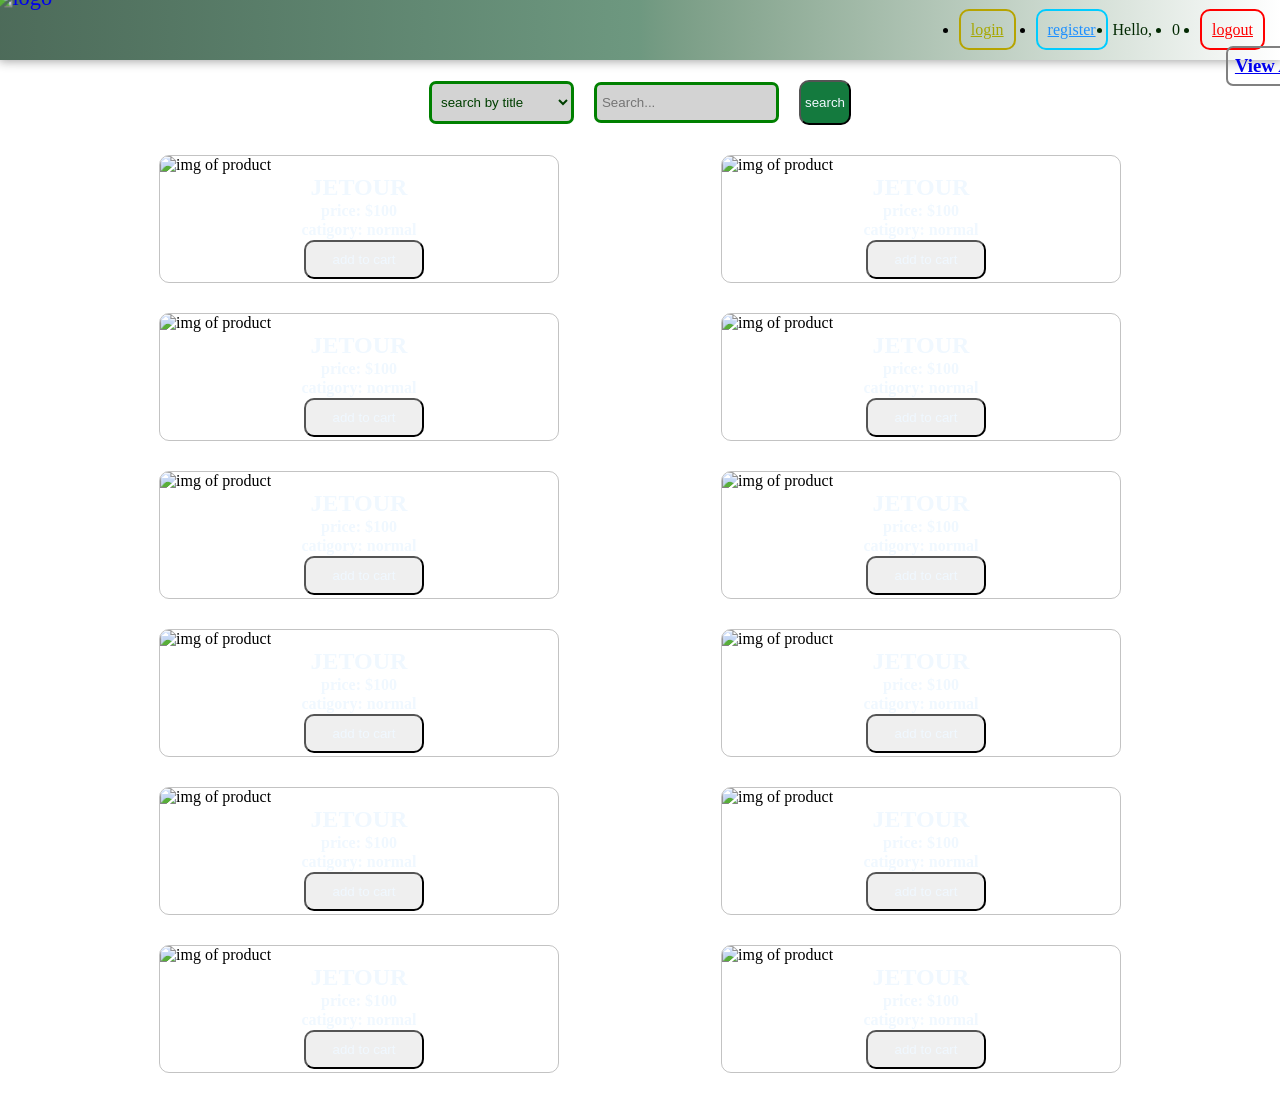
==== index.html @ 000ee361 "v0.6" ====
<!DOCTYPE html>
<html lang="en">
<head>
    <meta charset="UTF-8">
    <meta name="viewport" content="width=device-width, initial-scale=1.0">
    <link rel="icon" type="image/png/svg" href="imges/pagelines-brands-solid-full.svg">
    <link rel="stylesheet" href="css/style.css">
    <link rel="stylesheet" href="css/all.css">
    <script src="https://cdn.tailwindcss.com"></script>
    <title>Home</title>
</head>
<body>
    <header class="flex-col md:flex-row py-3 gap-4">
        <div class="logo-head"><a href="index.html"><img src="imges/plant-logo.png" alt="logo"></a></div>
        <div class="head-parent">
            <ul class="links">
                <li class="login"><a href="login.html">login</a></li>
                <li class="register"><a href="register.html">register</a></li>
            </ul>
            <ul class="user-info">
                <li class="user cursor-pointer">Hello, </li>
                <li class="cart cursor-pointer flex relative gap-x-2 " id="cart">
                    <div class="pop-list backdrop-blur-3xl w-46" id="pop-list">
                        <div id="pop-list-items">
                            
                        </div>
                        <div class="bg-white/60 backdrop-blur-3xl rounded-lg border-2 p-1 gap-y-[20px]">
                            <h3 class="text-center"><a href="cart.html">View All Product</a></h3>
                        </div>
                    </div>
                    <p>
                        <i class="fa-solid fa-cart-shopping leading-7" id="cart-icon"></i>
                        <span class="text-center" id="counter" ></span>
                    </p>
                </li>
                <li class="logout" id="logout"><a href="">logout</a></li>
            </ul>
        </div>
    </header>
    <main class="m-main">
        <section class="search flex-col md:flex-row">
            <select id="selector" title="type of search" class="w-full md:w-[30%]">
                <option value="title" id="s-title">search by title</option>
                <option value="type" id="s-type">search by catigory</option>
            </select>
            <input type="text" name="text" id="search-input" placeholder="Search..." class="w-full md:w-[50%]">
            <button type="submit" class="w-full md:w-[10%]">search</button>
        </section>
        <section class="products">
            <div class="product h-fit md:h-[250px]">
                <div class="img-container">
                    <img src="imges/redMBW.jpg" alt="img of product">
                </div>
                <div class="disc-prod">
                    <h1>h22222</h1>
                    <h4>price:$1000</h4>
                    <h4 class="catigory" id="catigory">catigory:caaaaaa</h4>
                    <div class="action">
                        <span class="cursor-pointer active" id="add-to-fav"><i class="fa-solid fa-heart"></i></span>
                        <button type="submit" class="" id="add-to-cart">add to cart</button>
                    </div>
                </div>
            </div>
        </section>
    </main>
    <script src="js/script.js"></script>
</body>
</html>
---- css/style.css ----
*{
    padding: 0;
    margin: 0;
    box-sizing: border-box;
}

header{
    position: relative;
    display: flex;
    justify-content: space-between;
    align-items: center;
    flex-wrap: wrap;
    padding: 5px 10px;
    min-height: 40px;
    z-index: 10;
    background:linear-gradient(to left,rgba(255, 255, 255, 0.8),oklch(39.3% 0.095 152.535 / 60%),oklch(25.741% 0.0654 152.749 / 70%));
    box-shadow: 0 0 10px 1px rgba(32, 32, 32, 0.432);
    
    .head-parent{
        display: flex;
        align-items: center;
        padding: 0 5px;
        gap: 5px;

        ul{
            display: flex;
            align-items: center;
            justify-content: center;
            gap: 20px;
        }
        .register a,.login a ,.logout a{
            padding: 10px;
            border-radius: 10px;
            transition: 0.35s ease-in-out;
        }
        .register a:hover{
            background-color: rgb(0, 204, 255) ;
            color: aliceblue;
        }
        .login a:hover{
            background-color: rgb(182, 164, 0) ;
            color: aliceblue;
        }
        .logout a:hover{
            background-color: rgb(187, 0, 0) ;
            color: aliceblue;
        }
        .logout a{
            border: 2px solid rgb(255, 0, 0);
            color: red;
        }
        .login a{
            border: 2px solid rgb(182, 164, 0);
            color: rgb(167, 167, 0);
        }
        .register a{
            border: 2px solid rgb(0, 204, 255);
            color: dodgerblue;
        }
        .user-info{
            display: flex;
            color: rgb(2, 41, 2);
        }
        .pop-list{
            position: absolute;
            top: 46px;
            right: -100px;
            border-radius: 7px;
            border: 2px solid gray;
            padding: 7px;
            .pop-list-countainer{
                display: flex;
                flex-direction: column;
                align-items: start;
                justify-content: center;
                background-color: rgba(255, 255, 255, 0.582);
                border-radius: 10px;
                margin-bottom: 7px;
            }
        }
    }
    .logo-head{
        height: 50px;
        width: 100px;
        border-radius: 10px;
        position: relative;
        img{
            position: absolute;
            width: 100%;
            height:100%;
            object-fit: contain;
            top: -10px;
            transform: scale(1.4);
        }
    }

}

main{
    display: flex;
    flex-direction: column;
    padding: 20px 10px 10px;
    gap: 10px;
    align-items: center;
    justify-content: center;
    flex-wrap: nowrap;
    min-height:calc( 100dvh - 80px);
    width: 100%;
    position: relative;
    overflow: hidden;

    input,select{
        border-radius: 7px;
        border: 3px solid green;
        padding: 10px 5px;
    }
    input:focus ,select:focus{
        outline: none;
        box-shadow: 0 0 10px 2px rgb(1, 255, 1);
    }
    .search{
        width: 90%;
        display: flex;
        align-items: center;
        justify-content: center;
        gap: 20px;
        
        select,input,button{
            background-color: rgb(211, 211, 211);
            color: rgb(0, 63, 0);
        }
        button{
            text-align: center;
            padding: 13px 4px;
            background-color: oklch(51.02% 0.12831 151.46);
            color: aliceblue;
            border-radius: 10px;
        }
        button:hover{
            background-color: oklch(39.3% 0.095 152.535);
        }
    }
    .products,.productsCart{
        width: 90%;
        padding: 20px;
        gap: 30px;
        height: fit-content;
        display: flex;
        align-items: center;
        justify-content: space-around;
        flex-wrap: wrap;
        position: relative;
    }
    .product,.productCart{
        width: 400px;
        display: flex;
        flex-direction: column;
        justify-content: center;
        align-items: center;
        border-radius: 10px;
        padding-bottom: 3px;
        transition: 0.35s;
        overflow: hidden;
        border: 1px solid rgba(128, 128, 128, 0.473);
        .img-container{
            width: 100%;
            height: 100%;
            overflow: hidden;
            img{
                object-fit: cover;
                width: 100%;
                height: 100%;
                transition: 0.35s ease-in-out;
            }
            img:hover{
                transform: scale(1.1);
            }
        }
        .disc-prod{
            width: 100%;
            display: flex;
            flex-direction: column;
            justify-content: center;
            align-items: center;
            gap: 1px;
            color: aliceblue;
            .action{
                display: flex;
                justify-content: center;
                align-items: center;
                gap: 10px;
                width: 100%;
            }
            button{
                width:30%;
                text-align: center;
                padding: 10px 4px;
                color: aliceblue;
                border-radius: 10px;
                transition: 0.3s ease-in-out;
            }
        }
    }
    .product:hover{
        transform: translateY(-5px);
        border: 3px solid rgb(8, 131, 24);
        box-shadow: 0 0 25px 3px black;
        -webkit-backdrop-filter: blur(17px);
        backdrop-filter: blur(17px);
    }
    .form{
        display: flex;
        justify-content: center;
        align-items: start;
        flex-direction: column;
        gap: 30px;
        width: 97%;
        height:fit-content;
        padding: 40px 1dvh;
        border-radius: 25px;
        border: 1px solid rgba(255, 255, 255, 0.25);
        background: rgba(255, 255, 255, 0.15);
        -webkit-backdrop-filter: blur(100px);
        backdrop-filter: blur(30px);
        .names{
            display: flex;
            width: 100%;
            gap: 0 20px;
            #userFname,#userLname{
                width: 100%;
            }
        }
        .input-group{
            position: relative;
            width: 100%;
            color: rgb(0, 66, 0);
            label{
                position: absolute;
                top: 2px;
                left: 10px;
                transition: 0.4s ease-in-out;
                pointer-events: none;
            }
            input:focus + label, input:not(:placeholder-shown) + label{
                top: -25px;
                left:0;
            }
            input{
                width: 100%;
                padding: 0px 5px;
            }
        }
        button{
            width:25%;
            text-align: center;
            padding: 10px 4px;
            background-color: oklch(51.02% 0.12831 151.46);
            color: aliceblue;
            border-radius: 10px;
        }
        button:hover{
            background-color: oklch(39.3% 0.095 152.535);
        }
        a{
            color: chartreuse;
        }
    }
}
.m-main,.m-login,.m-register{
    background-size: cover;
    background-position: center;
}
.m-main{
    background-image: url(../imges/palnt-green.jpg);
}
.m-register{
    background-image: url(../imges/palnt-blue.jfif);
}
.m-login{
    background-image: url(../imges/palnt-yellow.jfif);
}
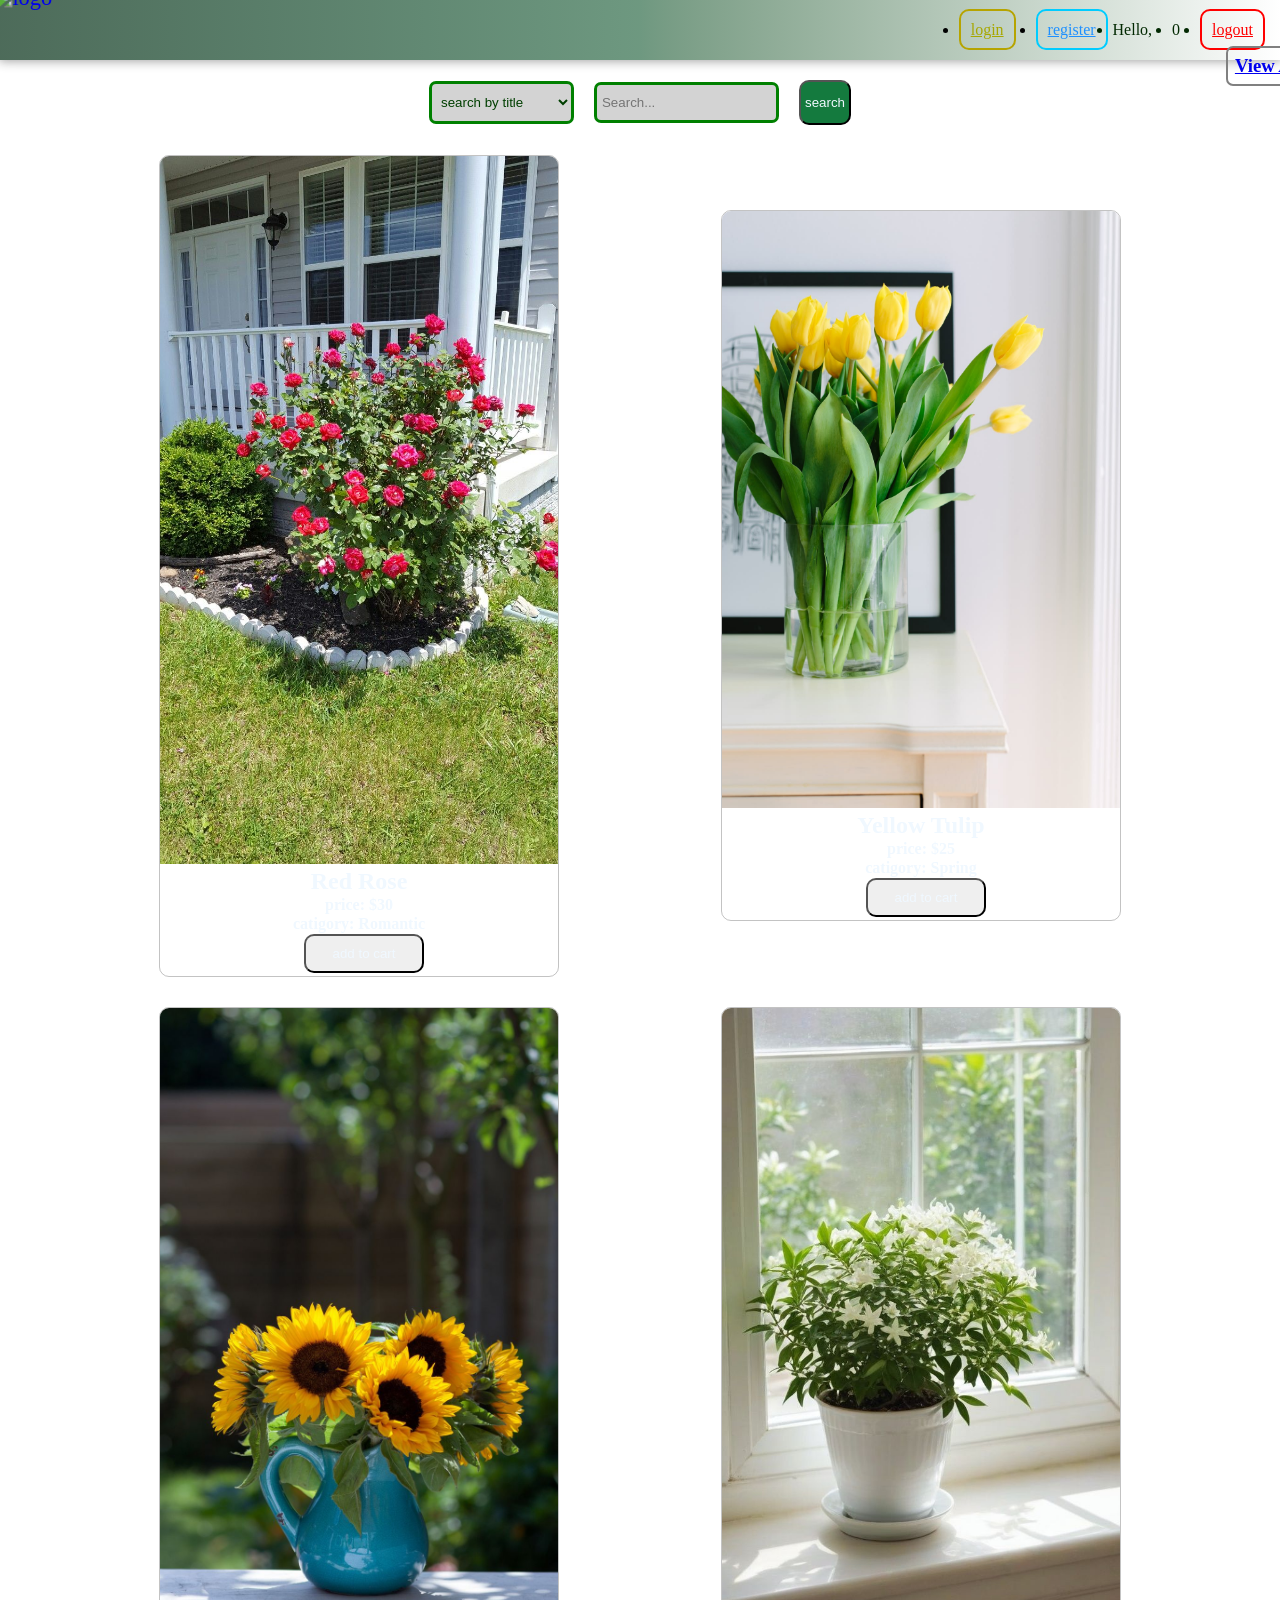
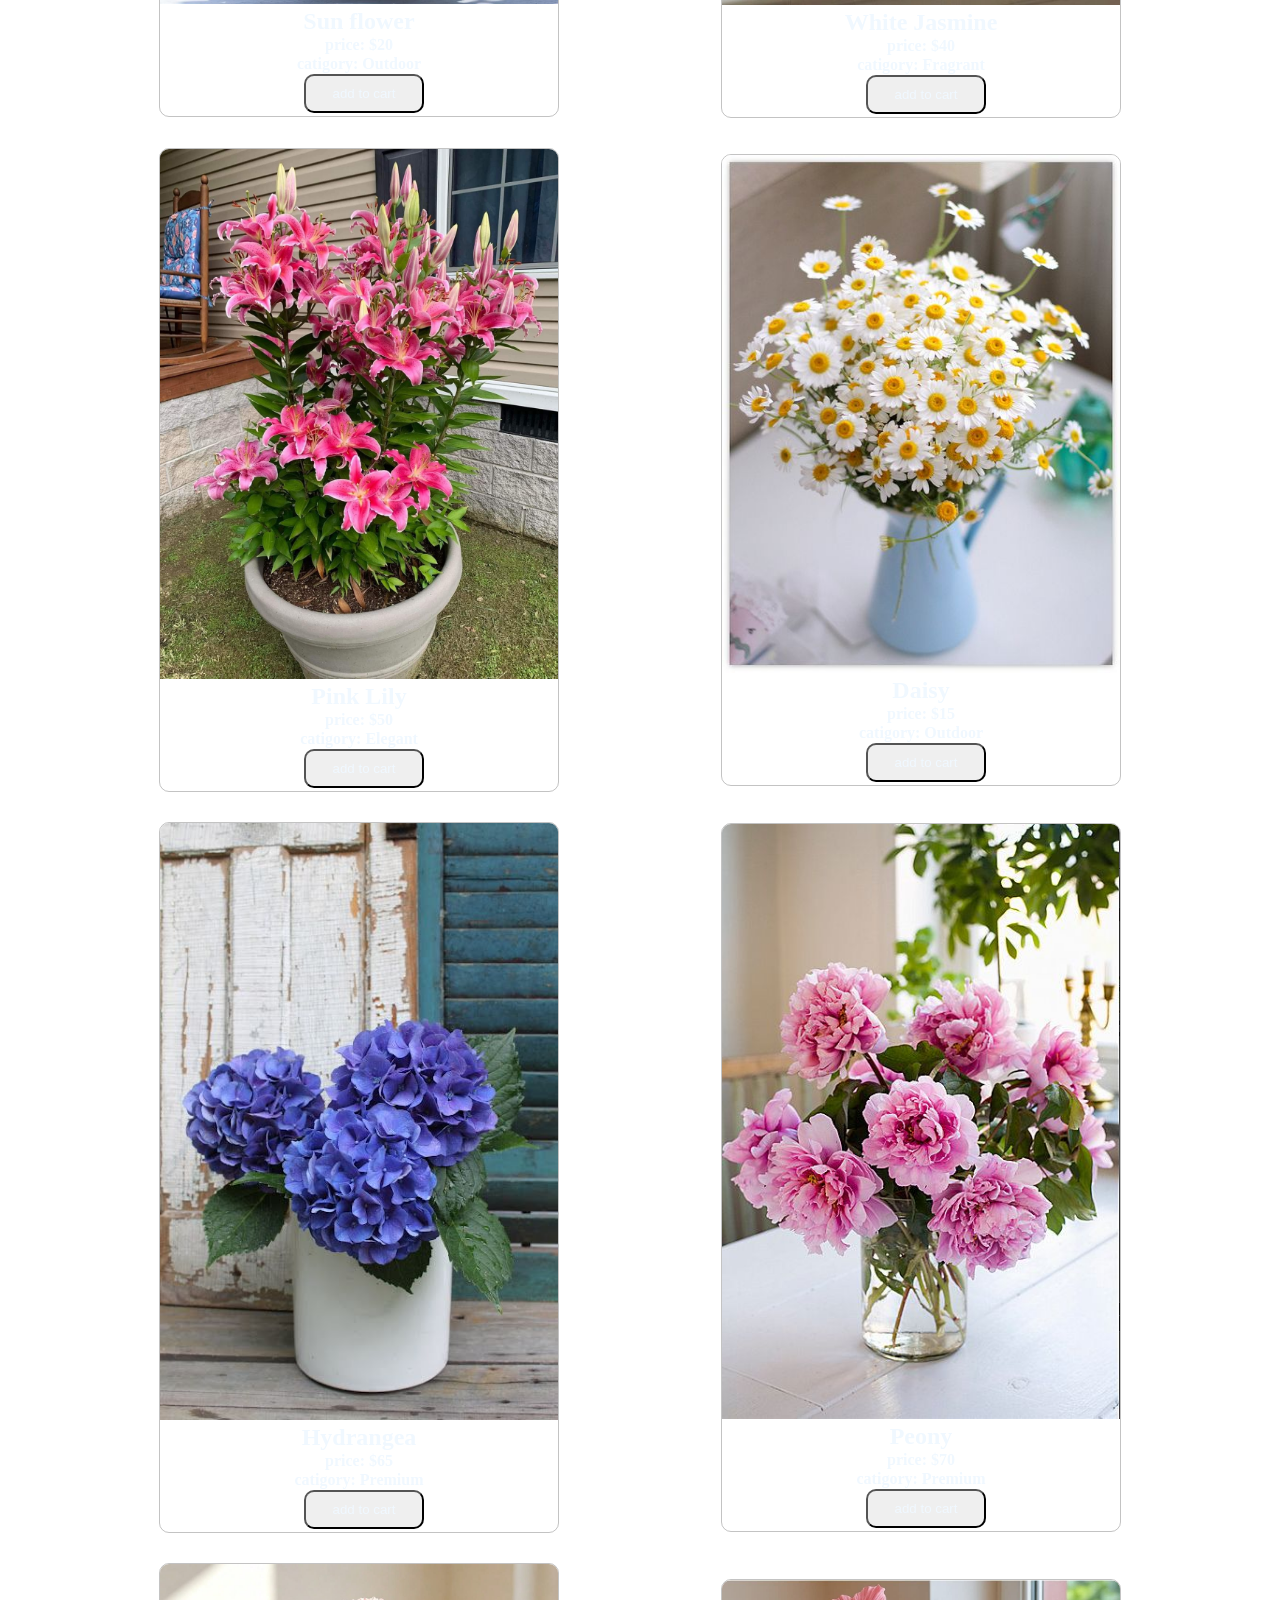
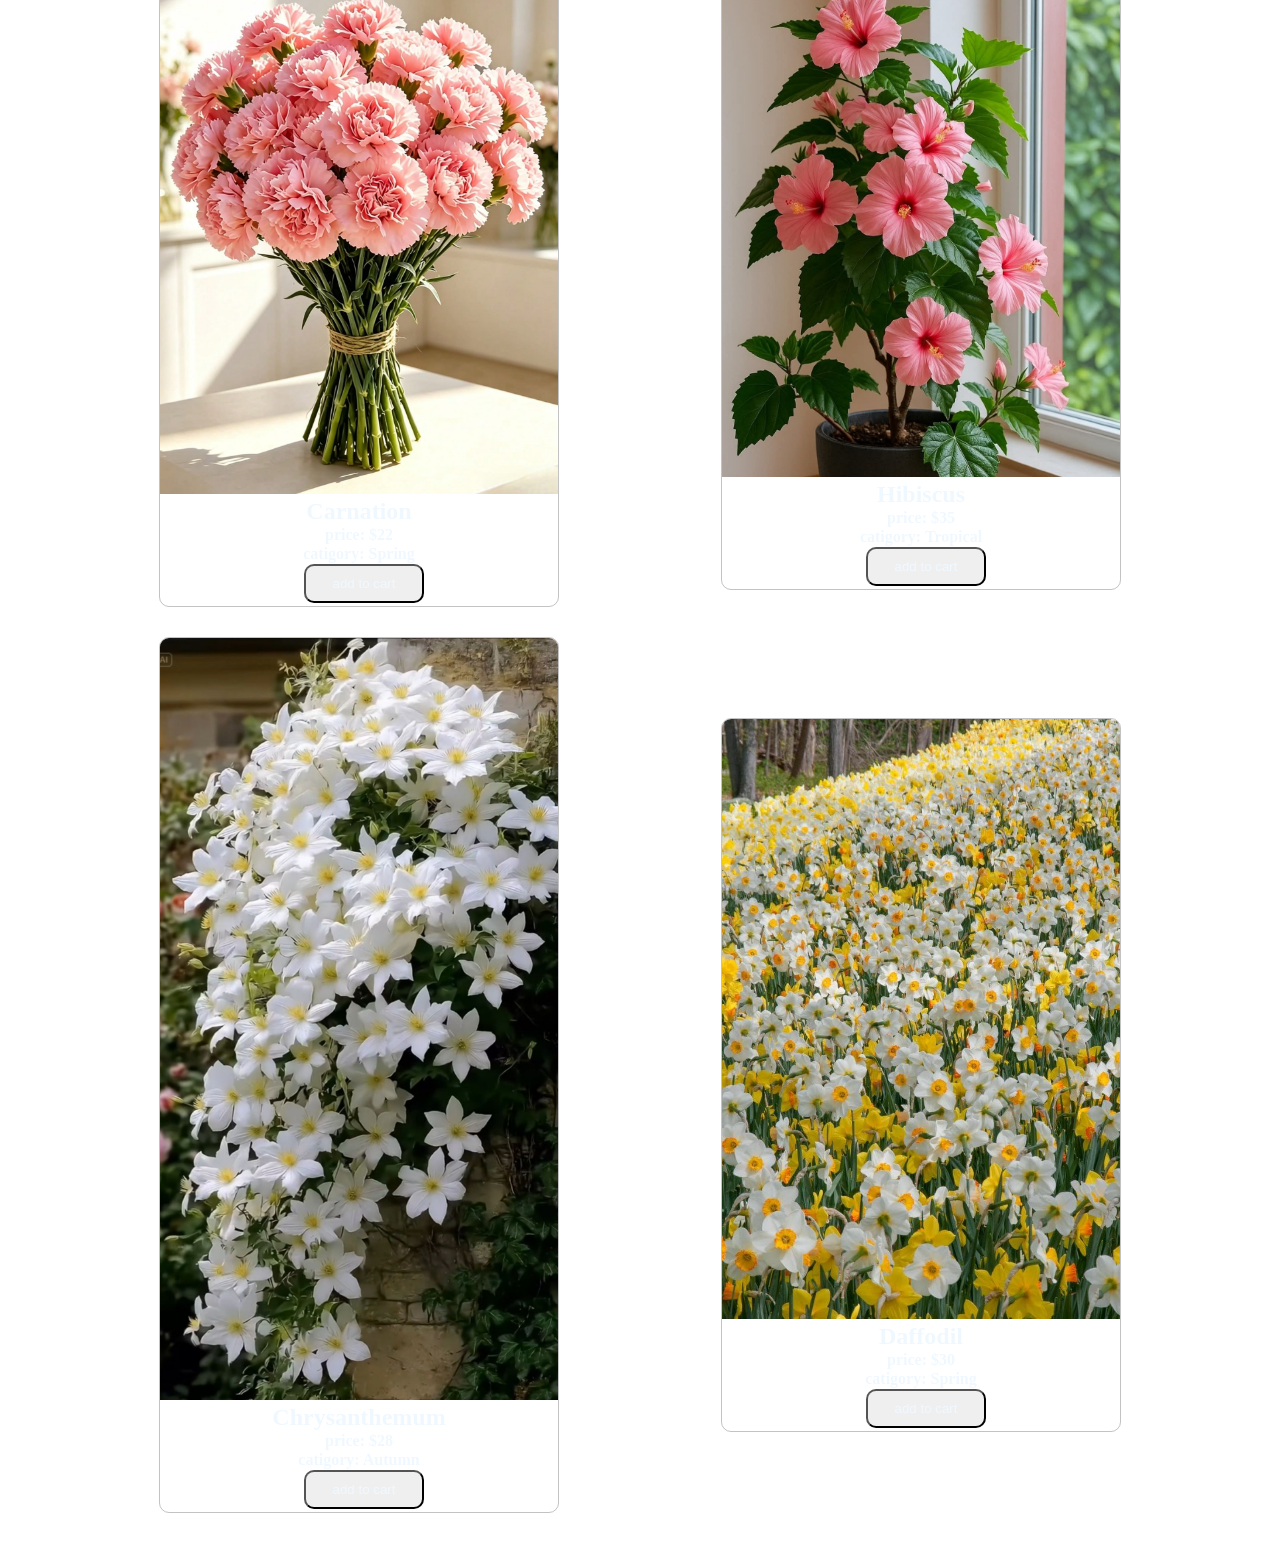
==== commit c9cec360: "add product in the store" ====
--- a/index.html
+++ b/index.html
@@ -3,7 +3,7 @@
 <head>
     <meta charset="UTF-8">
     <meta name="viewport" content="width=device-width, initial-scale=1.0">
-    <link rel="icon" type="image/png/svg" href="imges/pagelines-brands-solid-full.svg">
+    <link rel="icon" type="image/png/svg" href="imges/pagelines-brands-solid.png">
     <link rel="stylesheet" href="css/style.css">
     <link rel="stylesheet" href="css/all.css">
     <script src="https://cdn.tailwindcss.com"></script>
@@ -47,20 +47,7 @@
             <button type="submit" class="w-full md:w-[10%]">search</button>
         </section>
         <section class="products">
-            <div class="product h-fit md:h-[250px]">
-                <div class="img-container">
-                    <img src="imges/redMBW.jpg" alt="img of product">
-                </div>
-                <div class="disc-prod">
-                    <h1>h22222</h1>
-                    <h4>price:$1000</h4>
-                    <h4 class="catigory" id="catigory">catigory:caaaaaa</h4>
-                    <div class="action">
-                        <span class="cursor-pointer active" id="add-to-fav"><i class="fa-solid fa-heart"></i></span>
-                        <button type="submit" class="" id="add-to-cart">add to cart</button>
-                    </div>
-                </div>
-            </div>
+            
         </section>
     </main>
     <script src="js/script.js"></script>
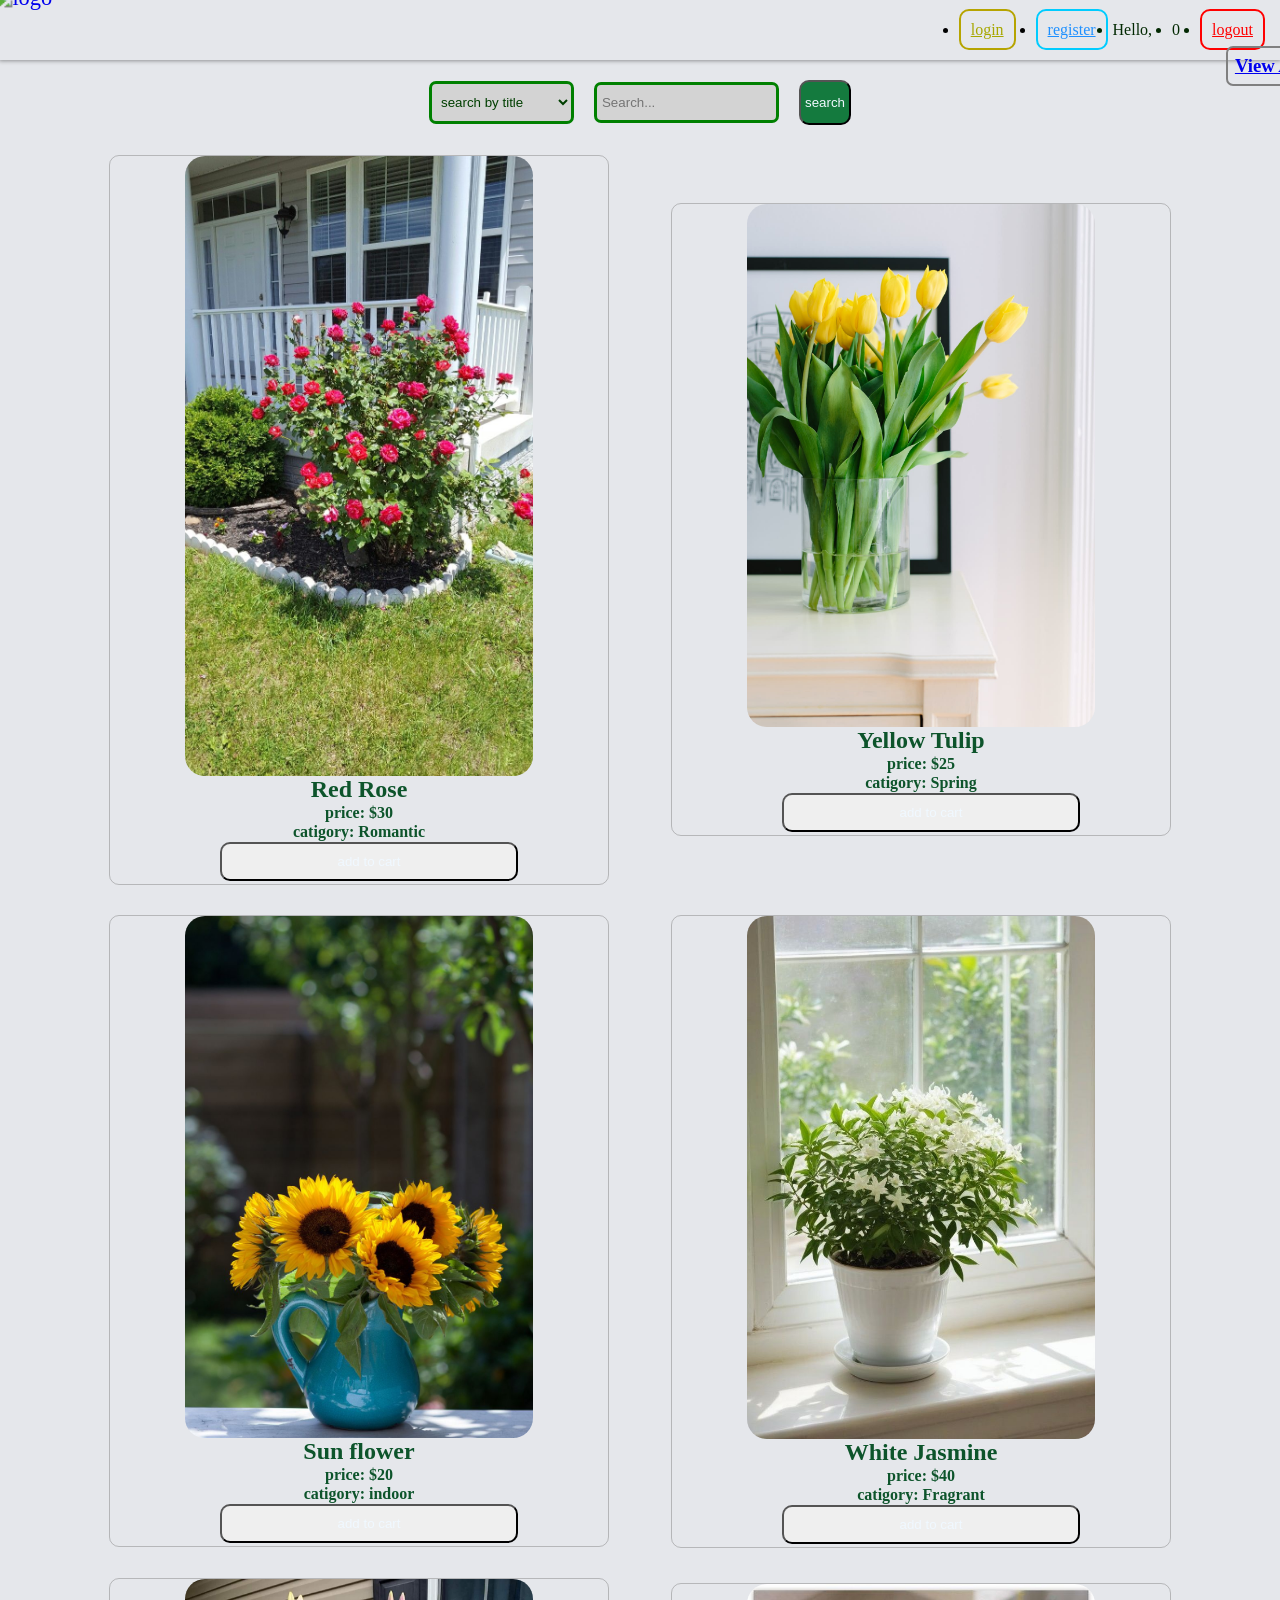
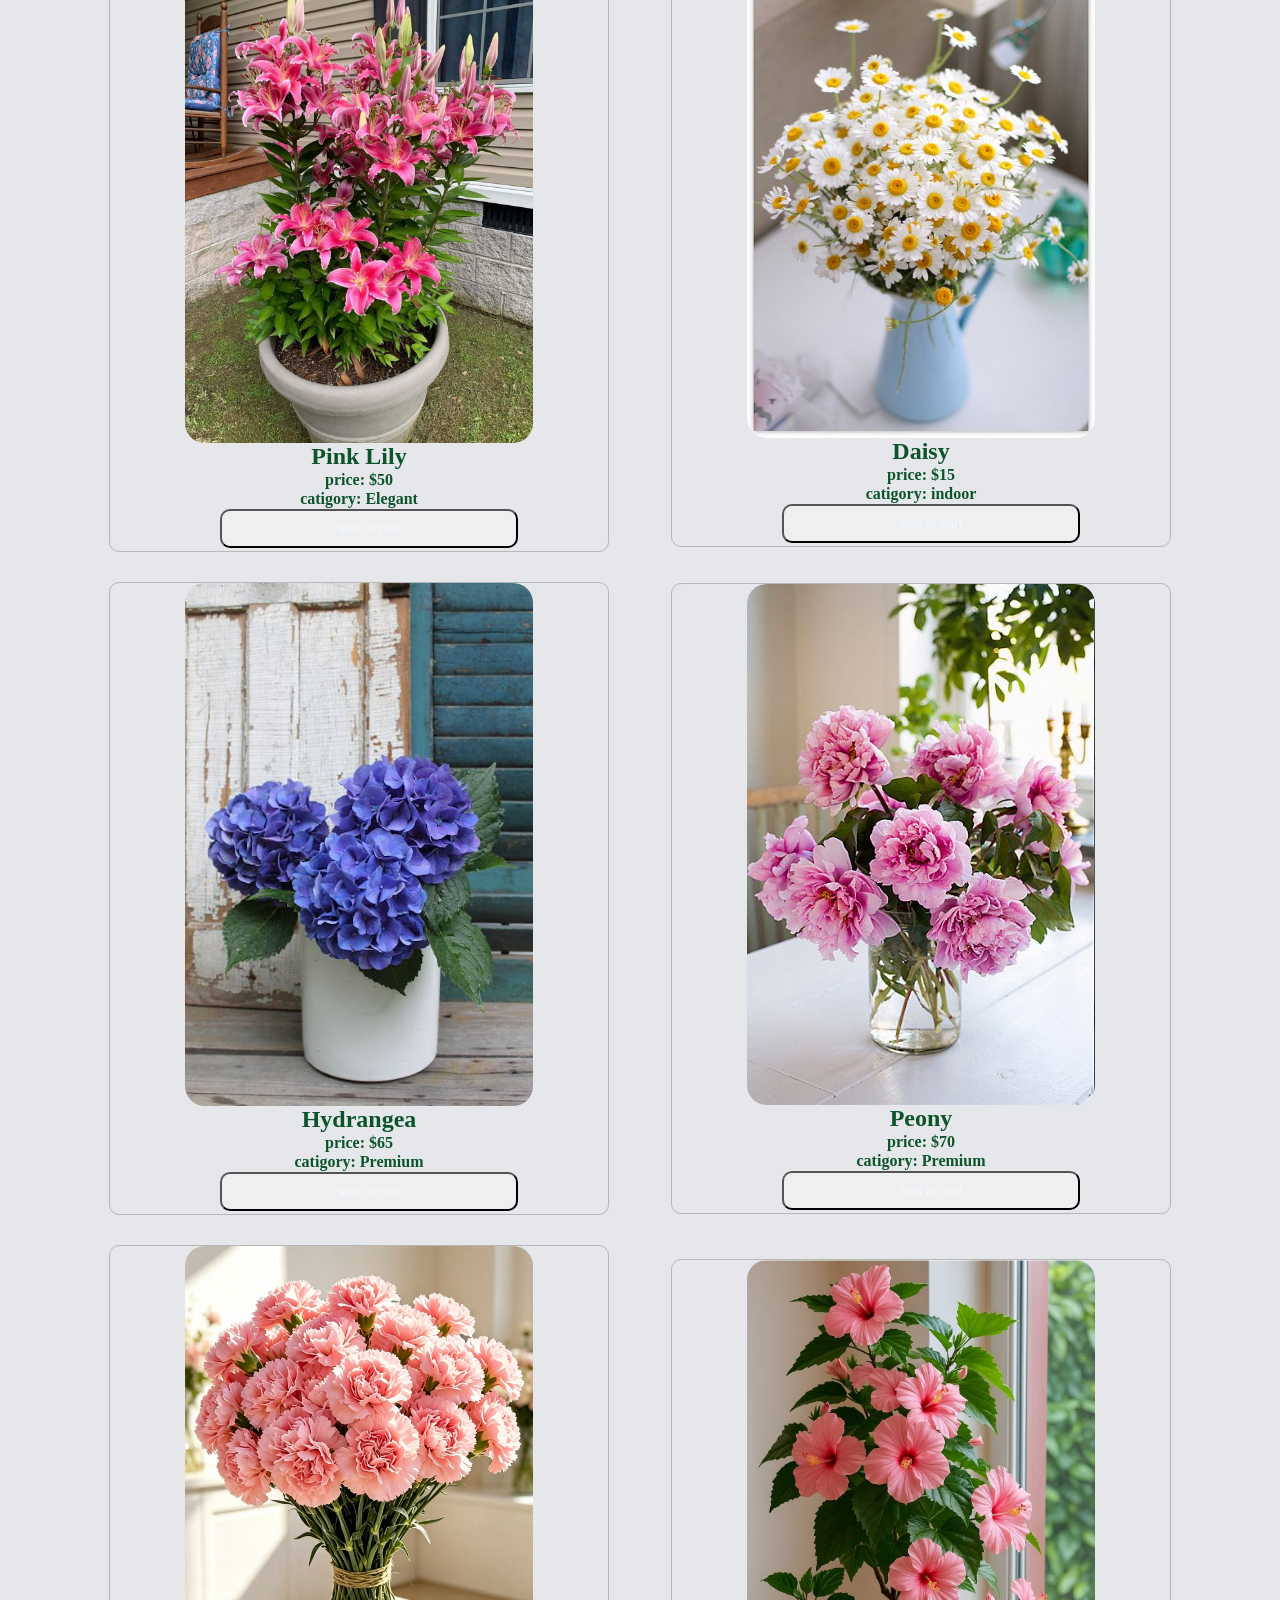
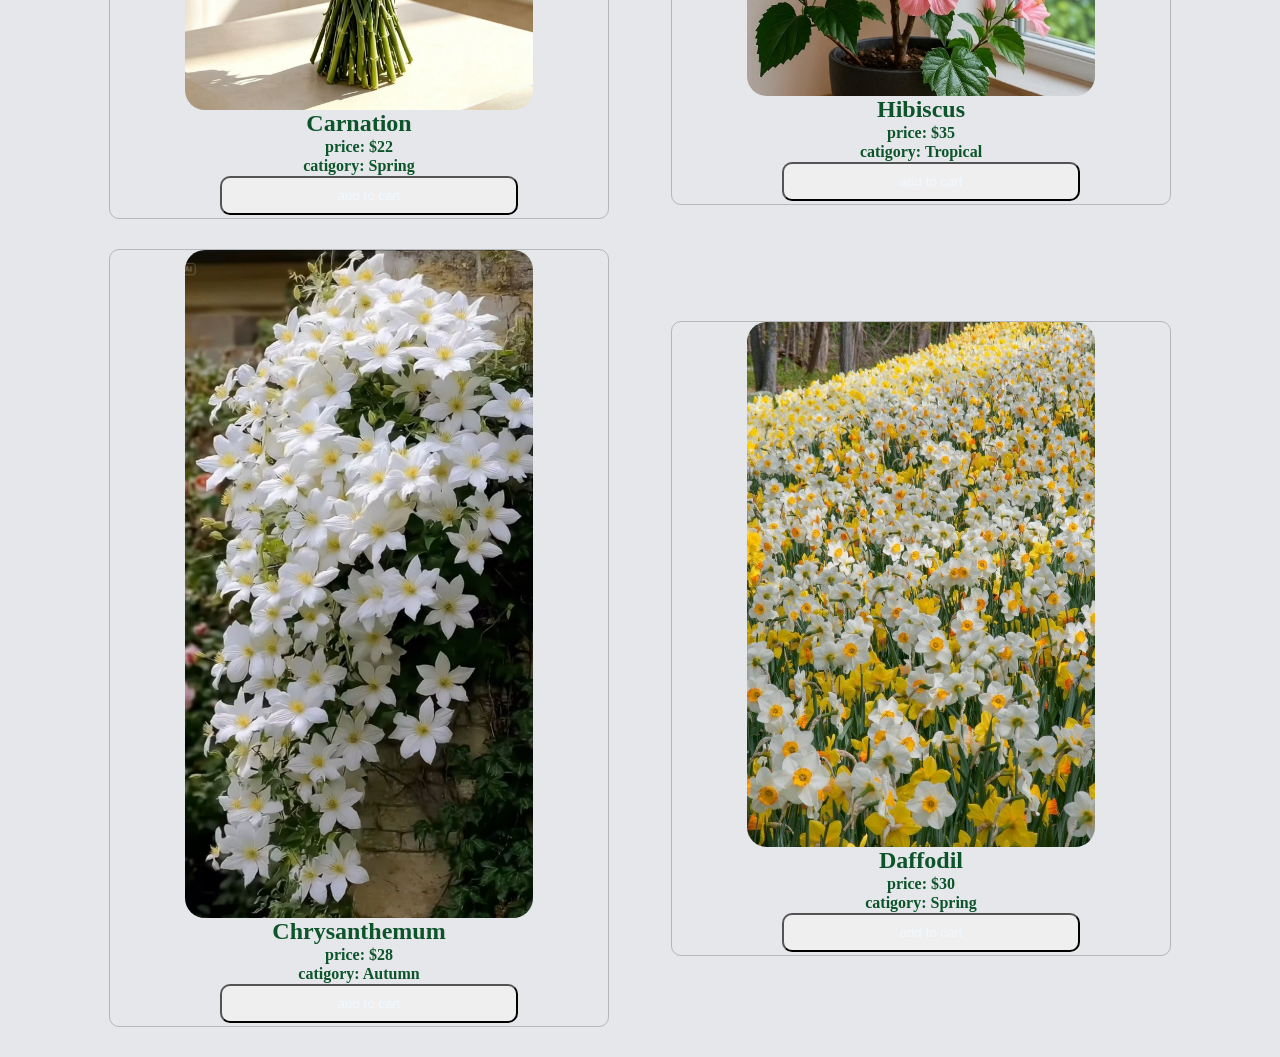
==== commit fd1805d7: "changes in style" ====
--- a/index.html
+++ b/index.html
@@ -20,7 +20,7 @@
             <ul class="user-info">
                 <li class="user cursor-pointer">Hello, </li>
                 <li class="cart cursor-pointer flex relative gap-x-2 " id="cart">
-                    <div class="pop-list backdrop-blur-3xl w-46" id="pop-list">
+                    <div class="pop-list backdrop-blur-3xl w-46 bg-gray-200" id="pop-list">
                         <div id="pop-list-items">
                             
                         </div>
--- a/css/style.css
+++ b/css/style.css
@@ -13,9 +13,10 @@
     padding: 5px 10px;
     min-height: 40px;
     z-index: 10;
-    background:linear-gradient(to left,rgba(255, 255, 255, 0.8),oklch(39.3% 0.095 152.535 / 60%),oklch(25.741% 0.0654 152.749 / 70%));
-    box-shadow: 0 0 10px 1px rgba(32, 32, 32, 0.432);
-    
+    /* background:linear-gradient(to left,rgba(255, 255, 255, 0.8),oklch(39.3% 0.095 152.535 / 60%),oklch(25.741% 0.0654 152.749 / 70%)); */
+    box-shadow: 0 0 4px 1px rgba(32, 32, 32, 0.432);
+    background-color: oklch(92.8% 0.006 264.531);
+
     .head-parent{
         display: flex;
         align-items: center;
@@ -73,7 +74,7 @@
                 flex-direction: column;
                 align-items: start;
                 justify-content: center;
-                background-color: rgba(255, 255, 255, 0.582);
+                background-color: rgba(255, 255, 255, 0.836);
                 border-radius: 10px;
                 margin-bottom: 7px;
             }
@@ -151,25 +152,27 @@
         flex-wrap: wrap;
         position: relative;
     }
-    .product,.productCart{
-        width: 400px;
-        display: flex;
-        flex-direction: column;
+    .product,.productCart ,.productfav{
+        width: 500px;
         justify-content: center;
         align-items: center;
         border-radius: 10px;
         padding-bottom: 3px;
-        transition: 0.35s;
+        transition: 0.15s;
         overflow: hidden;
         border: 1px solid rgba(128, 128, 128, 0.473);
         .img-container{
             width: 100%;
             height: 100%;
             overflow: hidden;
+            display: flex;
+            justify-content: center;
+            align-items: center;
             img{
+                border-radius: 20px;
                 object-fit: cover;
-                width: 100%;
-                height: 100%;
+                width: 70%;
+                height: 60%;
                 transition: 0.35s ease-in-out;
             }
             img:hover{
@@ -183,16 +186,16 @@
             justify-content: center;
             align-items: center;
             gap: 1px;
-            color: aliceblue;
+            color:  oklch(39.3% 0.095 152.535);
             .action{
                 display: flex;
                 justify-content: center;
                 align-items: center;
-                gap: 10px;
+                gap: 20px;
                 width: 100%;
             }
             button{
-                width:30%;
+                width:60%;
                 text-align: center;
                 padding: 10px 4px;
                 color: aliceblue;
@@ -201,10 +204,10 @@
             }
         }
     }
-    .product:hover{
+    .product:hover ,.productCart:hover ,.productfav:hover{
         transform: translateY(-5px);
         border: 3px solid rgb(8, 131, 24);
-        box-shadow: 0 0 25px 3px black;
+        box-shadow: 0 0 25px 0px black;
         -webkit-backdrop-filter: blur(17px);
         backdrop-filter: blur(17px);
     }
@@ -271,7 +274,7 @@
     background-position: center;
 }
 .m-main{
-    background-image: url(../imges/palnt-green.jpg);
+    background-color:oklch(92.8% 0.006 264.531);
 }
 .m-register{
     background-image: url(../imges/palnt-blue.jfif);
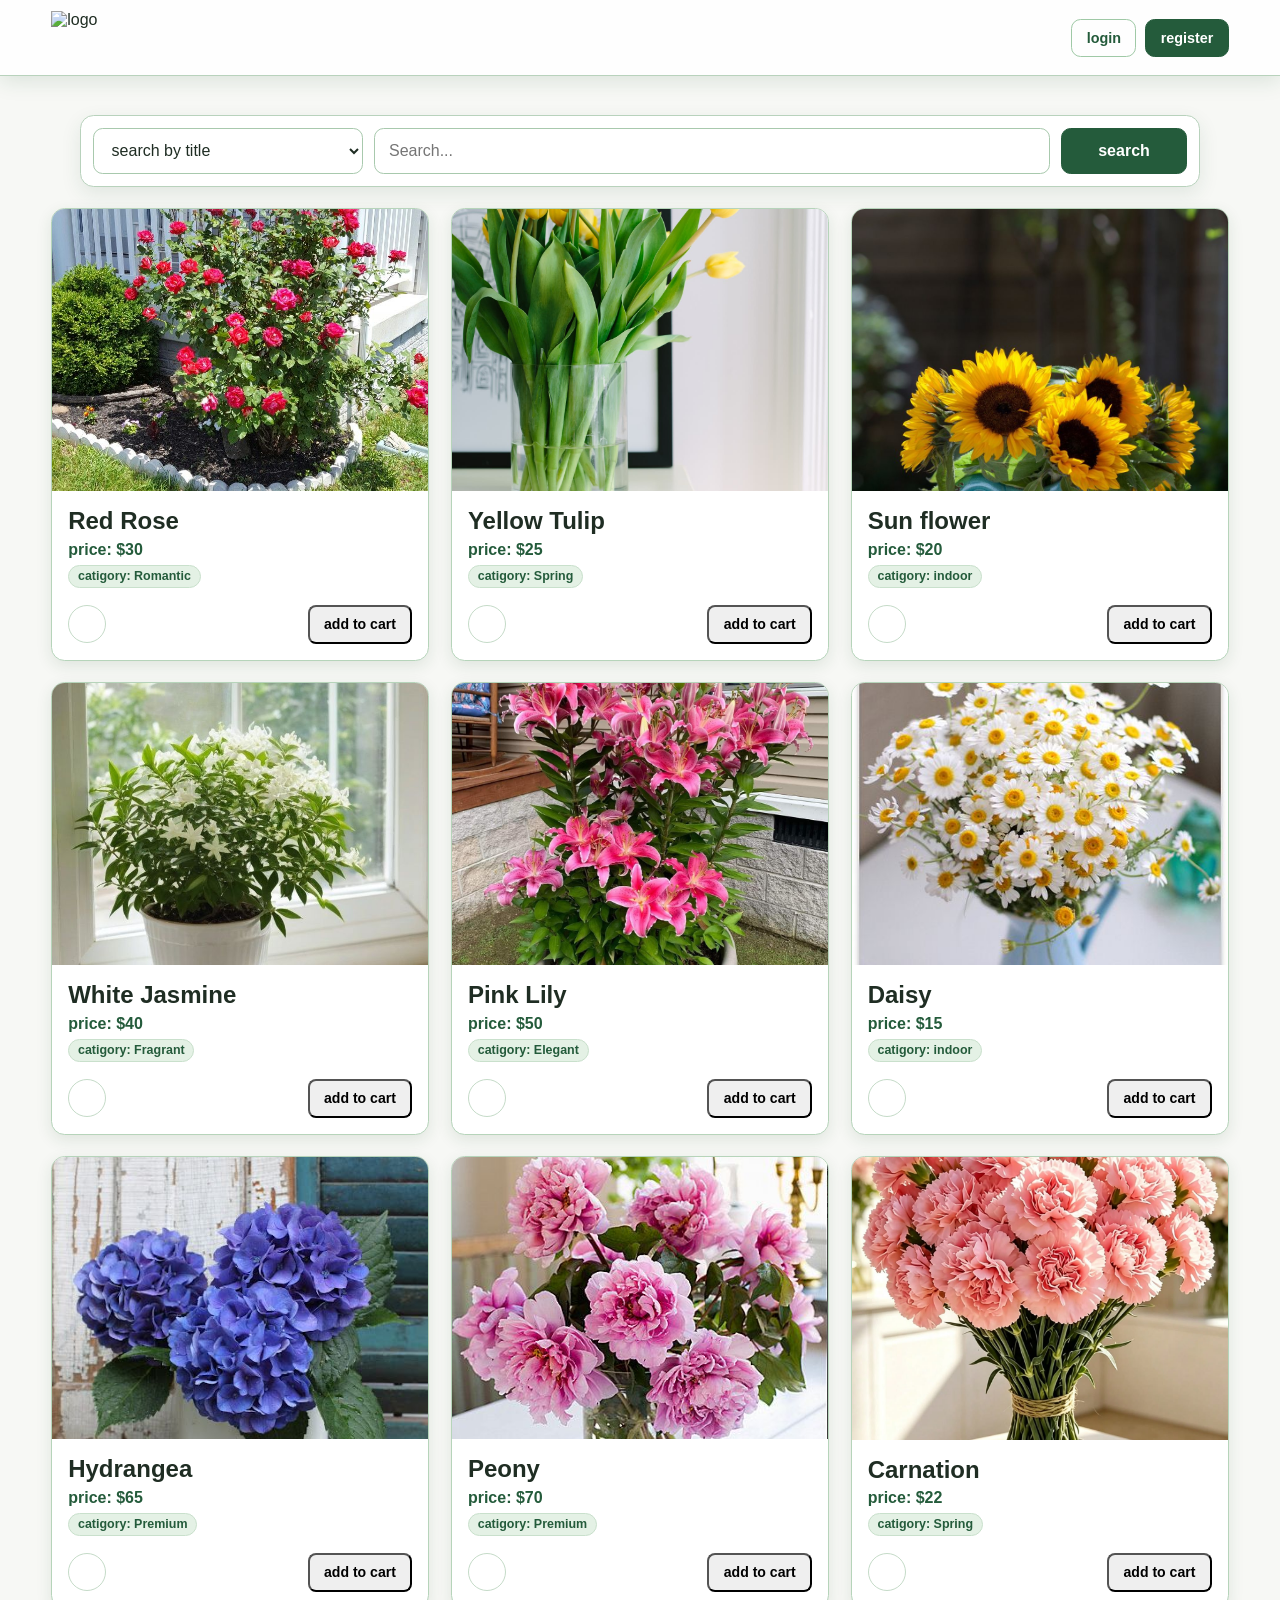
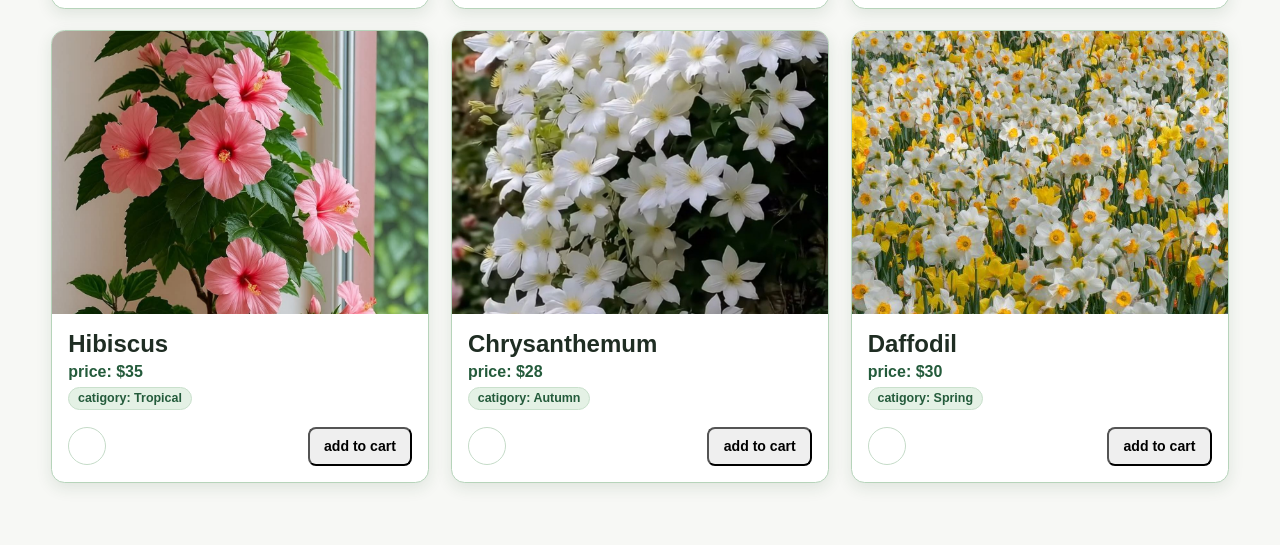
==== commit 9054c229: "first version" ====
--- a/index.html
+++ b/index.html
@@ -17,7 +17,7 @@
                 <li class="login"><a href="login.html">login</a></li>
                 <li class="register"><a href="register.html">register</a></li>
             </ul>
-            <ul class="user-info">
+            <ul class="user-info display-none">
                 <li class="user cursor-pointer">Hello, </li>
                 <li class="cart cursor-pointer flex relative gap-x-2 " id="cart">
                     <div class="pop-list backdrop-blur-3xl w-46 bg-gray-200" id="pop-list">
--- a/css/style.css
+++ b/css/style.css
@@ -1,284 +1,740 @@
-*{
+:root {
+    --forest: #245b3b;
+    --forest-dark: #17412a;
+    --leaf: #4d8a5b;
+    --mint: #e4f1e5;
+    --surface: #ffffff;
+    --page: #f7f8f5;
+    --ink: #1f2d23;
+    --muted: #6c796f;
+    --line: #b8d2bc;
+    --danger: #b93838;
+}
+
+* {
+    box-sizing: border-box;
+    margin: 0;
     padding: 0;
-    margin: 0;
-    box-sizing: border-box;
-}
-
-header{
+}
+
+body {
+    min-width: 320px;
+    background: var(--page);
+    color: var(--ink);
+    font-family: Arial, Helvetica, sans-serif;
+}
+
+a {
+    color: inherit;
+    text-decoration: none;
+}
+
+button,
+select,
+input {
+    font: inherit;
+}
+
+button {
+    cursor: pointer;
+}
+
+/* Header */
+header {
     position: relative;
+    z-index: 10;
     display: flex;
+    min-height: 66px;
+    align-items: center;
     justify-content: space-between;
-    align-items: center;
-    flex-wrap: wrap;
-    padding: 5px 10px;
-    min-height: 40px;
-    z-index: 10;
-    /* background:linear-gradient(to left,rgba(255, 255, 255, 0.8),oklch(39.3% 0.095 152.535 / 60%),oklch(25.741% 0.0654 152.749 / 70%)); */
-    box-shadow: 0 0 4px 1px rgba(32, 32, 32, 0.432);
-    background-color: oklch(92.8% 0.006 264.531);
-
-    .head-parent{
+    gap: 1rem;
+    padding: .7rem clamp(1rem, 4vw, 4rem);
+    border-bottom: 1px solid var(--line);
+    background: rgba(255, 255, 255, .93);
+    box-shadow: 0 5px 20px rgba(27, 82, 45, .13);
+
+    .logo-head {
+        position: relative;
+        width: 90px;
+        height: 53px;
+
+        img {
+            width: 100%;
+            height: 100%;
+            object-fit: cover;
+            object-position: bottom;
+            transition: transform .25s ease;
+        }
+
+        a:hover img {
+            transform: scale(1.04);
+        }
+    }
+
+    .head-parent {
         display: flex;
+        flex-direction: row;
         align-items: center;
-        padding: 0 5px;
-        gap: 5px;
-
-        ul{
+        gap: .75rem;
+
+        ul {
             display: flex;
             align-items: center;
+            gap: .55rem;
+            list-style: none;
+        }
+
+        .register a,
+        .login a,
+        .logout a {
+            display: inline-flex;
+            min-height: 38px;
+            align-items: center;
             justify-content: center;
-            gap: 20px;
-        }
-        .register a,.login a ,.logout a{
-            padding: 10px;
-            border-radius: 10px;
-            transition: 0.35s ease-in-out;
-        }
-        .register a:hover{
-            background-color: rgb(0, 204, 255) ;
-            color: aliceblue;
-        }
-        .login a:hover{
-            background-color: rgb(182, 164, 0) ;
-            color: aliceblue;
-        }
-        .logout a:hover{
-            background-color: rgb(187, 0, 0) ;
-            color: aliceblue;
-        }
-        .logout a{
-            border: 2px solid rgb(255, 0, 0);
-            color: red;
-        }
-        .login a{
-            border: 2px solid rgb(182, 164, 0);
-            color: rgb(167, 167, 0);
-        }
-        .register a{
-            border: 2px solid rgb(0, 204, 255);
-            color: dodgerblue;
-        }
-        .user-info{
-            display: flex;
-            color: rgb(2, 41, 2);
-        }
-        .pop-list{
-            position: absolute;
-            top: 46px;
-            right: -100px;
-            border-radius: 7px;
-            border: 2px solid gray;
-            padding: 7px;
-            .pop-list-countainer{
-                display: flex;
-                flex-direction: column;
-                align-items: start;
-                justify-content: center;
-                background-color: rgba(255, 255, 255, 0.836);
-                border-radius: 10px;
-                margin-bottom: 7px;
-            }
-        }
-    }
-    .logo-head{
-        height: 50px;
-        width: 100px;
-        border-radius: 10px;
+            padding: .55rem .9rem;
+            border: 1px solid transparent;
+            border-radius: .6rem;
+            font-size: .9rem;
+            font-weight: 700;
+            transition: background-color .2s ease, border-color .2s ease, color .2s ease, transform .2s ease;
+        }
+
+        .login a {
+            border-color: #9fc9a6;
+            color: var(--forest);
+
+            &:hover {
+                border-color: var(--forest);
+                background: var(--mint);
+            }
+        }
+
+        .register a {
+            border-color: var(--forest);
+            background: var(--forest);
+            color: #fff;
+
+            &:hover {
+                background: var(--forest-dark);
+                transform: translateY(-1px);
+            }
+        }
+
+        .logout a {
+            border-color: #e2aaaa;
+            color: var(--danger);
+
+            &:hover {
+                border-color: var(--danger);
+                background: #fff2f2;
+            }
+        }
+    }
+
+    .user-info {
+        display: none !important;
+        color: var(--forest);
+        font-weight: 700;
+    }
+
+    .cart {
         position: relative;
-        img{
-            position: absolute;
-            width: 100%;
-            height:100%;
-            object-fit: contain;
-            top: -10px;
-            transform: scale(1.4);
-        }
-    }
-
-}
-
-main{
-    display: flex;
-    flex-direction: column;
-    padding: 20px 10px 10px;
-    gap: 10px;
-    align-items: center;
-    justify-content: center;
-    flex-wrap: nowrap;
-    min-height:calc( 100dvh - 80px);
-    width: 100%;
-    position: relative;
-    overflow: hidden;
-
-    input,select{
-        border-radius: 7px;
-        border: 3px solid green;
-        padding: 10px 5px;
-    }
-    input:focus ,select:focus{
-        outline: none;
-        box-shadow: 0 0 10px 2px rgb(1, 255, 1);
-    }
-    .search{
-        width: 90%;
-        display: flex;
-        align-items: center;
+        padding-top:8px ;
+        min-width: 40px;
+        min-height: 40px;
         justify-content: center;
-        gap: 20px;
-        
-        select,input,button{
-            background-color: rgb(211, 211, 211);
-            color: rgb(0, 63, 0);
-        }
-        button{
-            text-align: center;
-            padding: 13px 4px;
-            background-color: oklch(51.02% 0.12831 151.46);
-            color: aliceblue;
-            border-radius: 10px;
-        }
-        button:hover{
-            background-color: oklch(39.3% 0.095 152.535);
-        }
-    }
-    .products,.productsCart{
-        width: 90%;
-        padding: 20px;
-        gap: 30px;
-        height: fit-content;
-        display: flex;
-        align-items: center;
-        justify-content: space-around;
-        flex-wrap: wrap;
-        position: relative;
-    }
-    .product,.productCart ,.productfav{
-        width: 500px;
-        justify-content: center;
-        align-items: center;
-        border-radius: 10px;
-        padding-bottom: 3px;
-        transition: 0.15s;
-        overflow: hidden;
-        border: 1px solid rgba(128, 128, 128, 0.473);
-        .img-container{
-            width: 100%;
-            height: 100%;
-            overflow: hidden;
-            display: flex;
-            justify-content: center;
-            align-items: center;
-            img{
-                border-radius: 20px;
-                object-fit: cover;
-                width: 70%;
-                height: 60%;
-                transition: 0.35s ease-in-out;
-            }
-            img:hover{
-                transform: scale(1.1);
-            }
-        }
-        .disc-prod{
-            width: 100%;
+        border: 1px solid #b9d6bd;
+        border-radius: .6rem;
+        background: var(--mint);
+        color: var(--forest);
+        transition: background-color .2s ease, box-shadow .2s ease;
+
+        &:hover {
+            background: #d2e9d5;
+            box-shadow: 0 4px 12px rgba(34, 91, 55, .17);
+        }
+    }
+
+    #counter {
+        position: absolute;
+        top: -6px;
+        right: -7px;
+        display: grid;
+        min-width: 18px;
+        min-height: 18px;
+        place-items: center;
+        border: 2px solid #fff;
+        border-radius: 999px;
+        background: var(--forest);
+        color: #fff;
+        font-size: .68rem;
+        line-height: 1;
+    }
+
+    .pop-list {
+        position: absolute;
+        top: calc(100% + .65rem);
+        right: 0;
+        display: none;
+        width: min(320px, calc(100vw - 2rem));
+        max-height: 370px;
+        overflow-y: auto;
+        padding: .7rem;
+        border: 1px solid #93b99a;
+        border-radius: .8rem;
+        background: #dcecdf;
+        box-shadow: 0 16px 36px rgba(24, 77, 42, .22);
+        color: var(--ink);
+
+        #pop-list-items {
+            display: grid;
+            gap: .6rem;
+        }
+
+        .pop-list-countainer {
             display: flex;
             flex-direction: column;
-            justify-content: center;
-            align-items: center;
-            gap: 1px;
-            color:  oklch(39.3% 0.095 152.535);
-            .action{
-                display: flex;
-                justify-content: center;
-                align-items: center;
-                gap: 20px;
+            gap: .35rem;
+            margin-bottom: 0;
+            padding: .65rem;
+            border: 1px solid #aacbae;
+            border-radius: .6rem;
+            background: #fff;
+            box-shadow: 0 3px 9px rgba(25, 76, 42, .12);
+        }
+
+        > div:last-child {
+            margin-top: .7rem;
+            border: 1px solid #9fc7a5 !important;
+            background: #f7fcf7 !important;
+            box-shadow: 0 2px 7px rgba(25, 76, 42, .1);
+
+            a {
+                color: var(--forest);
+                font-weight: 700;
+            }
+        }
+    }
+}
+
+/* Shared page layout */
+main {
+    display: flex;
+    width: 100%;
+    min-height: calc(100dvh - 76px);
+    flex-direction: column;
+    align-items: center;
+    padding: clamp(1.25rem, 3vw, 2.5rem) clamp(1rem, 4vw, 4rem);
+
+    input:not([type="checkbox"]),
+    select {
+        min-height: 46px;
+        border: 1px solid #a8c9ad;
+        border-radius: .6rem;
+        outline: none;
+        background: #fff;
+        color: var(--ink);
+        transition: border-color .2s ease, box-shadow .2s ease;
+
+        &:focus {
+            border-color: var(--leaf);
+            box-shadow: 0 0 0 3px rgba(77, 138, 91, .22);
+        }
+    }
+
+    .search {
+        display: grid;
+        width: min(1120px, 100%);
+        grid-template-columns: minmax(155px, .8fr) minmax(220px, 2fr) auto;
+        gap: .7rem;
+        margin-bottom: 1.1rem;
+        padding: .75rem;
+        border: 1px solid var(--line);
+        border-radius: .85rem;
+        background: var(--surface);
+        box-shadow: 0 7px 20px rgba(34, 78, 48, .1);
+
+        select,
+        input {
+            width: 100%;
+            padding: 0 .85rem;
+        }
+
+        button {
+            width: auto !important;
+            min-width: 126px;
+            min-height: 46px;
+            padding: .65rem 1.15rem;
+            border: 1px solid var(--forest);
+            border-radius: .6rem;
+            background: var(--forest);
+            color: #fff;
+            font-weight: 700;
+            white-space: nowrap;
+            transition: background-color .2s ease, transform .2s ease, box-shadow .2s ease;
+
+            &:hover {
+                background: var(--forest-dark);
+                box-shadow: 0 7px 16px rgba(36, 91, 59, .25);
+                transform: translateY(-1px);
+            }
+        }
+    }
+
+    .products {
+        display: grid;
+        width: min(1200px, 100%);
+        grid-template-columns: repeat(3, minmax(0, 1fr));
+        gap: 1.35rem;
+        padding: .25rem 0 1.5rem;
+    }
+
+    .product,
+    .productfav {
+        display: flex;
+        width: 100%;
+        height: auto !important;
+        min-width: 0;
+        flex-direction: column;
+        overflow: hidden;
+        border: 1px solid #b6d4ba;
+        border-radius: .85rem;
+        background: var(--surface);
+        box-shadow: 0 5px 16px rgba(25, 70, 39, .11);
+        transition: border-color .25s ease, box-shadow .25s ease, transform .25s ease;
+
+        .img-container {
+            display: block;
+            width: 100%;
+            height: auto !important;
+            overflow: hidden;
+            border-radius: 0;
+            background: #eaf1e9;
+            aspect-ratio: 4 / 3;
+
+            img {
+                display: block;
                 width: 100%;
-            }
-            button{
-                width:60%;
-                text-align: center;
-                padding: 10px 4px;
-                color: aliceblue;
-                border-radius: 10px;
-                transition: 0.3s ease-in-out;
-            }
-        }
-    }
-    .product:hover ,.productCart:hover ,.productfav:hover{
-        transform: translateY(-5px);
-        border: 3px solid rgb(8, 131, 24);
-        box-shadow: 0 0 25px 0px black;
-        -webkit-backdrop-filter: blur(17px);
-        backdrop-filter: blur(17px);
-    }
-    .form{
-        display: flex;
-        justify-content: center;
-        align-items: start;
-        flex-direction: column;
-        gap: 30px;
-        width: 97%;
-        height:fit-content;
-        padding: 40px 1dvh;
-        border-radius: 25px;
-        border: 1px solid rgba(255, 255, 255, 0.25);
-        background: rgba(255, 255, 255, 0.15);
-        -webkit-backdrop-filter: blur(100px);
-        backdrop-filter: blur(30px);
-        .names{
+                height: 100%;
+                object-fit: cover;
+                transition: transform .4s ease;
+            }
+        }
+
+        .disc-prod {
             display: flex;
             width: 100%;
-            gap: 0 20px;
-            #userFname,#userLname{
+            flex: 1;
+            flex-direction: column;
+            align-items: flex-start;
+            gap: .35rem;
+            padding: 1rem;
+            color: var(--muted);
+
+            h1 {
+                color: var(--ink);
+            }
+
+            h4:first-of-type {
+                color: var(--forest);
+                font-weight: 700;
+            }
+
+            .catigory {
+                padding: .23rem .55rem;
+                border: 1px solid #c9e0cc;
+                border-radius: 999px;
+                background: var(--mint);
+                color: var(--forest);
+                font-size: .78rem;
+                font-weight: 700;
+            }
+
+            .action {
+                display: flex;
                 width: 100%;
-            }
-        }
-        .input-group{
+                align-items: center;
+                justify-content: space-between;
+                gap: .75rem;
+                margin-top: auto;
+                padding-top: .7rem;
+
+                > span {
+                    display: grid;
+                    width: 38px;
+                    height: 38px;
+                    flex: 0 0 38px;
+                    place-items: center;
+                    border: 1px solid #c5dbc8;
+                    border-radius: 50%;
+                    background: #fff;
+                    transition: background-color .2s ease, transform .2s ease;
+
+                    &:hover {
+                        background: #fff1f1;
+                        transform: scale(1.05);
+                    }
+                }
+            }
+
+            button {
+                min-height: 39px;
+                padding: .5rem .9rem;
+                border-radius: .5rem;
+                font-size: .88rem;
+                font-weight: 700;
+                transition: filter .2s ease, transform .2s ease;
+
+                &:hover {
+                    filter: brightness(.92);
+                    transform: translateY(-1px);
+                }
+            }
+        }
+
+        &:hover {
+            border-color: #7daf85;
+            box-shadow: 0 13px 28px rgba(26, 84, 43, .22);
+            transform: translateY(-4px);
+
+            .img-container img {
+                transform: scale(1.045);
+            }
+        }
+    }
+
+    .productsCart {
+        display: grid;
+        width: 100%;
+        grid-template-columns: minmax(0, 1fr);
+        gap: 1rem;
+        padding: 0 0 1rem;
+    }
+
+    .productCart {
+        display: grid !important;
+        width: 100%;
+        min-height: 220px;
+        grid-template-columns: minmax(0, 1fr) 235px;
+        overflow: hidden;
+        border: 1px solid #b6d4ba;
+        border-radius: .85rem;
+        background: #fff;
+        box-shadow: 0 5px 16px rgba(25, 70, 39, .11);
+        transition: border-color .25s ease, box-shadow .25s ease, transform .25s ease;
+
+        .img-container {
+            display: block;
+            width: 80% !important;
+            height: 60% !important;
+            align-self: center;
+            justify-self: end;
+            grid-column: 2;
+            margin: 0 1rem 0 0 !important;
+            overflow: hidden;
+            border-radius: .7rem;
+            background: #eaf1e9;
+
+            img {
+                display: block;
+                width: 100% !important;
+                height: 100% !important;
+                object-fit: cover;
+                transition: transform .4s ease;
+            }
+        }
+
+        .disc-prod {
+            display: flex;
+            grid-column: 1;
+            grid-row: 1;
+            flex-direction: column;
+            align-items: flex-start;
+            gap: .45rem;
+            padding: 1.25rem;
+            color: var(--muted);
+
+            h1,
+            h4:first-of-type {
+                color: var(--ink);
+            }
+
+            h4:first-of-type {
+                color: var(--forest);
+                font-weight: 700;
+            }
+
+            button {
+                min-height: 39px;
+                padding: .5rem .9rem;
+                border-radius: .5rem;
+                font-size: .88rem;
+                font-weight: 700;
+                transition: filter .2s ease, transform .2s ease;
+
+                &:hover {
+                    filter: brightness(.92);
+                    transform: translateY(-1px);
+                }
+            }
+        }
+
+        .pop-count {
+            display: flex;
+            align-items: center;
+            gap: .35rem;
+            margin-top: .3rem;
+
+            button {
+                min-width: 32px;
+                min-height: 32px;
+                border: 1px solid #9fc7a5;
+                border-radius: .45rem;
+                background: #fff;
+                color: var(--forest);
+                font-weight: 700;
+
+                &:hover {
+                    background: var(--forest);
+                    color: #fff;
+                }
+            }
+        }
+
+        .action {
+            margin-top: auto;
+            padding-top: .4rem;
+        }
+
+        &:hover {
+            border-color: #7daf85;
+            box-shadow: 0 13px 28px rgba(26, 84, 43, .22);
+            transform: translateY(-4px);
+
+            .img-container img {
+                transform: scale(1.07);
+            }
+        }
+
+        .img-container:hover img {
+            transform: scale(1.14) !important;
+        }
+    }
+
+    .form {
+        display: flex;
+        width: min(460px, 100%);
+        flex-direction: column;
+        align-items: stretch;
+        gap: 1.4rem;
+        padding: clamp(1.5rem, 4vw, 2.35rem);
+        border: 1px solid rgba(255, 255, 255, .65);
+        border-radius: 1rem;
+        background: rgba(255, 255, 255, .94);
+        box-shadow: 0 18px 45px rgba(14, 42, 23, .28);
+
+        .names {
+            display: flex;
+            gap: 1rem;
+        }
+
+        .input-group {
             position: relative;
             width: 100%;
-            color: rgb(0, 66, 0);
-            label{
+            color: var(--forest);
+
+            input {
+                width: 100%;
+                padding: 1.1rem .85rem .4rem;
+            }
+
+            label {
                 position: absolute;
-                top: 2px;
-                left: 10px;
-                transition: 0.4s ease-in-out;
+                top: 1rem;
+                left: .85rem;
+                color: var(--muted);
                 pointer-events: none;
-            }
-            input:focus + label, input:not(:placeholder-shown) + label{
-                top: -25px;
-                left:0;
-            }
-            input{
-                width: 100%;
-                padding: 0px 5px;
-            }
-        }
-        button{
-            width:25%;
+                transition: color .2s ease, top .2s ease, font-size .2s ease;
+            }
+
+            input:focus + label,
+            input:not(:placeholder-shown) + label {
+                top: -.55rem;
+                padding: 0 .25rem;
+                background: #fff;
+                color: var(--forest);
+                font-size: .76rem;
+                font-weight: 700;
+            }
+        }
+
+        .remember-me {
+            display: flex;
+            align-items: center;
+            gap: .45rem;
+            color: var(--muted);
+            font-size: .92rem;
+
+            input {
+                width: 16px;
+                height: 16px;
+                accent-color: var(--forest);
+            }
+        }
+
+        button {
+            width: 100%;
+            min-height: 46px;
+            padding: .65rem 1.15rem;
+            border: 1px solid var(--forest);
+            border-radius: .6rem;
+            background: var(--forest);
+            color: #fff;
+            font-weight: 700;
+            transition: background-color .2s ease, transform .2s ease, box-shadow .2s ease;
+
+            &:hover {
+                background: var(--forest-dark);
+                box-shadow: 0 7px 16px rgba(36, 91, 59, .25);
+                transform: translateY(-1px);
+            }
+        }
+
+        h3 {
+            color: var(--muted);
+            font-size: .92rem;
+            font-weight: 400;
             text-align: center;
-            padding: 10px 4px;
-            background-color: oklch(51.02% 0.12831 151.46);
-            color: aliceblue;
-            border-radius: 10px;
-        }
-        button:hover{
-            background-color: oklch(39.3% 0.095 152.535);
-        }
-        a{
-            color: chartreuse;
-        }
-    }
-}
-.m-main,.m-login,.m-register{
+        }
+
+        a {
+            color: var(--forest);
+            font-weight: 700;
+
+            &:hover {
+                color: var(--forest-dark);
+                text-decoration: underline;
+            }
+        }
+    }
+}
+
+.m-main,
+.m-cart {
+    background: var(--page);
+}
+
+.m-cart {
+    gap: 2rem;
+
+    .itemsincart,
+    .favourt {
+        width: min(1000px, 100%);
+    }
+
+    #totalprice {
+        padding: .7rem 1.2rem;
+        border: 1px solid #b6d8ba;
+        border-radius: .65rem;
+        background: var(--mint);
+        color: var(--forest-dark);
+        font-size: clamp(1.3rem, 3vw, 1.8rem);
+        box-shadow: 0 4px 12px rgba(33, 84, 47, .12);
+    }
+    #favContainer {
+        display: grid !important;
+        width: 100% !important;
+        grid-template-columns: repeat(3, minmax(0, 1fr));
+        gap: 1.35rem !important;
+    }
+}
+
+.m-login,
+.m-register {
+    justify-content: center;
+    background-position: center;
     background-size: cover;
-    background-position: center;
-}
-.m-main{
-    background-color:oklch(92.8% 0.006 264.531);
-}
-.m-register{
-    background-image: url(../imges/palnt-blue.jfif);
-}
-.m-login{
-    background-image: url(../imges/palnt-yellow.jfif);
-}+}
+
+.m-login {
+    background-image: linear-gradient(rgba(18, 50, 28, .45), rgba(18, 50, 28, .45)), url(../imges/palnt-yellow.jfif);
+}
+
+.m-register {
+    background-image: linear-gradient(rgba(18, 50, 28, .45), rgba(18, 50, 28, .45)), url(../imges/palnt-blue.jfif);
+}
+
+@media (max-width: 900px) {
+    main {
+        .products {
+            grid-template-columns: repeat(2, minmax(0, 1fr));
+        }
+    }
+
+    .m-cart {
+        #favContainer {
+            grid-template-columns: repeat(2, minmax(0, 1fr));
+        }
+    }
+}
+
+@media (max-width: 640px) {
+    header {
+        min-height: auto;
+        justify-content: center;
+        padding: .7rem 1rem;
+
+        .head-parent,
+        .head-parent ul {
+            justify-content: center;
+        }
+    }
+
+    main {
+        min-height: calc(100dvh - 132px);
+        padding: 1rem;
+
+        .search {
+            grid-template-columns: 1fr;
+
+            button {
+                width: 100% !important;
+            }
+        }
+
+        .products {
+            grid-template-columns: minmax(0, 1fr);
+            gap: 1rem;
+        }
+
+        .productCart {
+            grid-template-columns: minmax(0, 1fr);
+
+            .img-container {
+                width: 100% !important;
+                height: 220px !important;
+                min-height: 190px;
+                max-height: 240px;
+                grid-column: 1;
+                margin: 0 !important;
+                border-radius: 0;
+            }
+
+            .disc-prod {
+                grid-column: 1;
+                grid-row: auto;
+            }
+        }
+
+        .form .names {
+            flex-direction: column;
+        }
+    }
+
+    .m-cart {
+        #favContainer {
+            grid-template-columns: minmax(0, 1fr);
+            gap: 1rem !important;
+        }
+    }
+}
